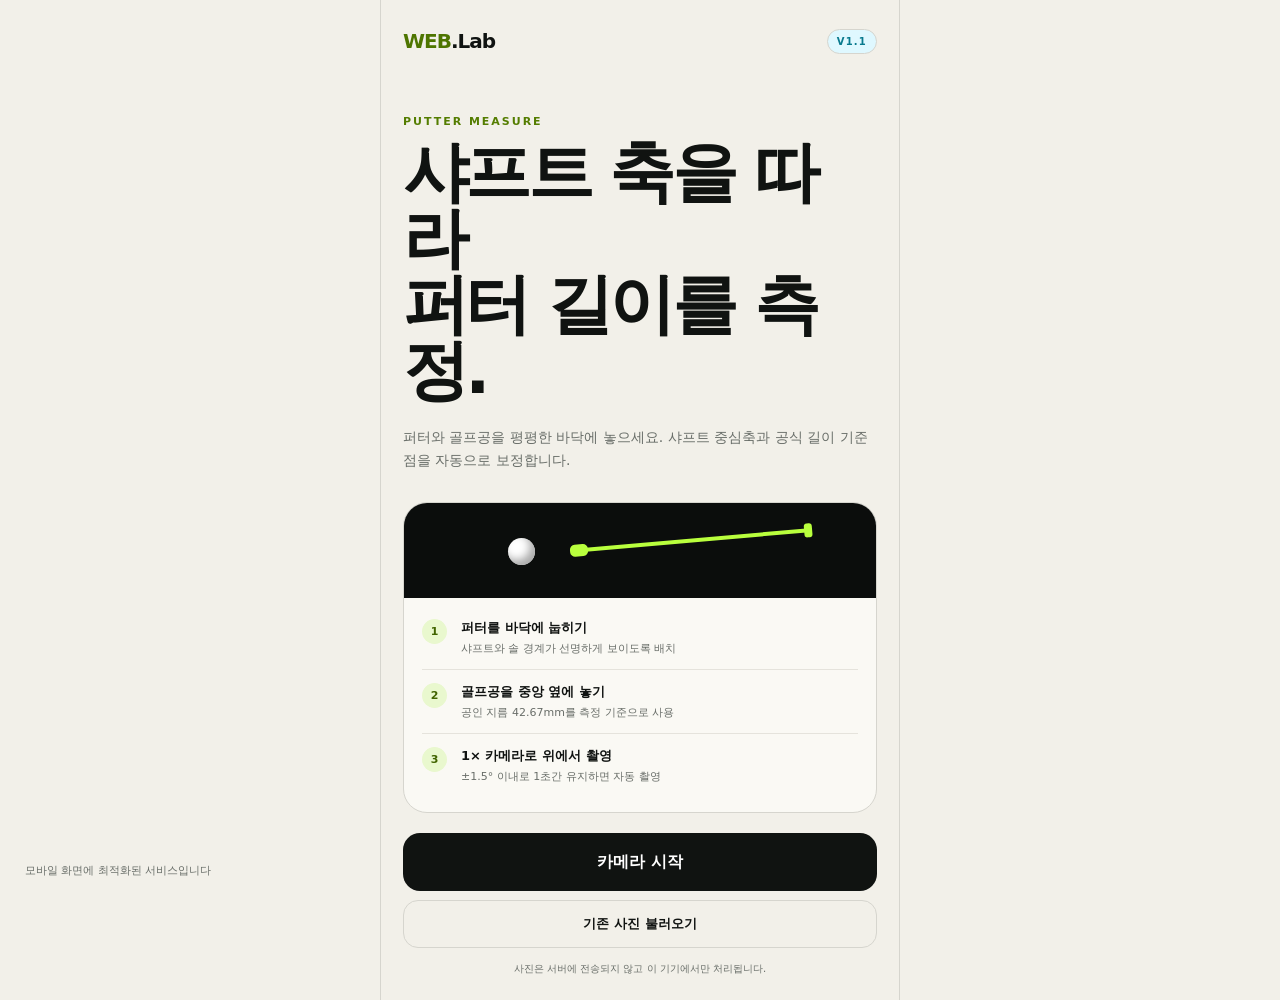
==== v1-1/index.html @ 6310e558 "Add V1.1 shaft-axis putter measurement" ====
<!doctype html>
<html lang="ko">
<head>
  <meta charset="UTF-8">
  <meta name="viewport" content="width=device-width,initial-scale=1,viewport-fit=cover,user-scalable=no">
  <meta name="theme-color" content="#0b0d0c">
  <meta name="description" content="골프공을 기준으로 퍼터 길이를 측정하는 모바일 웹앱">
  <title>WEB.Lab V1.1 — Axis Putter Measure</title>
  <link rel="stylesheet" href="style.css?v=20260813-3">
  <link rel="stylesheet" href="measure-large.css?v=3">
  <style>.ball-confirm{margin-top:12px;padding:14px;border:1px solid #a7c66a;border-radius:16px;background:#effbd9}.ball-confirm>span{display:block;margin-bottom:8px;font-size:12px;font-weight:750}.size-control{display:grid!important;grid-template-columns:auto 1fr auto!important;align-items:center;gap:8px!important;margin-bottom:12px}.size-control label,.size-control output{font-size:11px;font-weight:800}.size-control input{width:100%;accent-color:#456d00}.ball-confirm>.confirm-actions{display:grid;grid-template-columns:repeat(2,1fr);gap:6px}.ball-confirm .compact{min-height:40px;margin:0;padding:0 7px;border-radius:11px;font-size:11px}.ball-confirm .primary{background:#456d00}</style>
  <style>.file-picker{position:relative;overflow:hidden}.file-picker input{display:block!important;position:absolute;inset:0;width:100%;height:100%;margin:0;opacity:0;cursor:pointer;font-size:100px}.diagnostic-result{margin-top:12px;padding:16px;border-radius:16px;background:#e9f8ce;color:#294600}.diagnostic-result div{display:flex;justify-content:space-between;gap:15px;padding:5px 0;font-size:12px}.diagnostic-result b{font-variant-numeric:tabular-nums}.adjust-panel{margin-top:12px;padding:14px;border:1px solid #ffc2b3;border-radius:16px;background:#fff0eb}.adjust-panel b,.adjust-panel span{display:block}.adjust-panel b{font-size:13px}.adjust-panel span{margin-top:5px;color:#76584f;font-size:11px;line-height:1.45}.adjust-panel .primary{margin-top:12px;min-height:48px;background:#e94f2a}.adjust-panel .primary:disabled{opacity:.48;cursor:not-allowed}.canvas-wrap.adjusting{box-shadow:0 0 0 3px #ff633f}.canvas-wrap.adjusting canvas{cursor:grab}.canvas-wrap.adjusting canvas:active{cursor:grabbing}</style>
  <style>.tap-hint[hidden]{display:none!important}</style>
  <style>.axis-status{margin-top:10px;padding:12px 14px;border:1px solid #b9eaf2;border-radius:14px;background:#eafcff;color:#16434b;font-size:11px;line-height:1.5}.axis-status b{display:block;margin-bottom:3px;font-size:12px}.badge.v11{background:#dff8ff;color:#087a8e}</style>
</head>
<body>
  <main>
    <section id="homeScreen" class="screen home active">
      <header><div class="brand"><b>WEB</b>.Lab</div><span class="badge v11">V1.1</span></header>
      <div class="hero-copy">
        <p class="eyebrow">PUTTER MEASURE</p>
        <h1>샤프트 축을 따라<br>퍼터 길이를 측정.</h1>
        <p>퍼터와 골프공을 평평한 바닥에 놓으세요. 샤프트 중심축과 공식 길이 기준점을 자동으로 보정합니다.</p>
      </div>
      <div class="setup-card">
        <div class="setup-visual" aria-hidden="true"><span class="ball"></span><span class="putter"></span></div>
        <ol>
          <li><b>퍼터를 바닥에 눕히기</b><span>샤프트와 솔 경계가 선명하게 보이도록 배치</span></li>
          <li><b>골프공을 중앙 옆에 놓기</b><span>공인 지름 42.67mm를 측정 기준으로 사용</span></li>
          <li><b>1× 카메라로 위에서 촬영</b><span>±1.5° 이내로 1초간 유지하면 자동 촬영</span></li>
        </ol>
      </div>
      <button id="startButton" class="primary">카메라 시작</button>
      <label class="secondary file-picker" for="fileInput">기존 사진 불러오기<input id="fileInput" type="file" accept="image/*" aria-label="기존 사진 선택"></label>
      <p class="privacy">사진은 서버에 전송되지 않고 이 기기에서만 처리됩니다.</p>
    </section>

    <section id="cameraScreen" class="screen camera-screen">
      <video id="camera" playsinline muted></video>
      <div class="camera-shade"></div>
      <div class="camera-top"><button id="closeCamera" aria-label="카메라 닫기">×</button><span><b>퍼터 전체와 골프공을</b><br>촬영 테두리 안에 모두 넣어주세요</span></div>
      <div class="frame"><em>이 테두리 안쪽만 촬영됩니다</em><span></span><span></span><span></span><span></span></div>
      <div class="level-wrap">
        <div id="level" class="level"><i></i><b></b></div>
        <strong id="levelTitle">센서 준비 중</strong>
        <span id="levelDetail">휴대폰을 바닥과 평행하게 맞춰주세요</span>
      </div>
      <div id="countdown" class="countdown" aria-live="assertive"></div>
    </section>

    <section id="measureScreen" class="screen measure-screen">
      <header><button id="retakeButton" class="back">‹ 다시 촬영</button><div class="brand"><b>WEB</b>.Lab <small>V1.1</small></div></header>
        <div class="measure-copy"><p class="eyebrow">CALIBRATION</p><h2 id="stepTitle">골프공을 터치하세요</h2><p id="stepHelp">터치점을 중심으로 원형 영역을 만들고 그 안에서 자동으로 찾습니다.</p></div>
        <div id="canvasWrap" class="canvas-wrap"><canvas id="photoCanvas"></canvas><div id="tapHint" class="tap-hint">1</div></div>
        <div id="ballConfirm" class="ball-confirm" hidden><span>초록색 원을 골프공 테두리에 맞춰주세요.</span><div class="size-control"><label for="ballSize">크기</label><input id="ballSize" type="range" min="70" max="130" value="100" step="1"><output id="ballSizeValue">100%</output></div><div class="confirm-actions"><button id="confirmBall" class="primary compact">맞아요</button><button id="retryBall" class="secondary button compact">다시 선택</button></div></div>
        <div id="adjustPanel" class="adjust-panel" hidden><b>공식 기준점 주변을 선택하세요</b><span>그립 상단과 샤프트 축 연장선이 만나는 솔 주변을 차례로 선택하세요.</span><div id="axisStatus" class="axis-status" hidden><b>샤프트 중심축 자동 보정</b><span>청록색 중심선과 주황색 기준점을 확인하세요.</span></div><button id="confirmPutter" class="primary" disabled>두 점을 선택하면 측정할 수 있습니다</button></div>
      <div class="progress"><i id="progressBar"></i></div>
    </section>

    <section id="resultScreen" class="screen result-screen">
      <header><div class="brand"><b>WEB</b>.Lab</div><span class="badge">RESULT</span></header>
      <p class="eyebrow">MEASURED LENGTH</p>
      <h2>측정 결과</h2>
      <div class="result-card"><span>그립 상단부터 샤프트 축을 따라 솔까지</span><strong id="resultCm">—</strong><em>cm</em><div><b id="resultIn">—</b> inch</div></div>
      <div class="diagnostic-result"><div><span>공 검출 지름</span><b id="ballPixelDiameter">—</b></div><div><span>샤프트 축 기준 거리</span><b id="putterPixelLength">—</b></div></div>
      <div class="accuracy"><b>골프공 기준 비율 측정</b><p>골프공의 실제 지름 42.67mm와 이미지 속 픽셀 비율을 사용해 퍼터 길이를 계산합니다.</p></div>
      <button id="newMeasure" class="primary">다시 측정하기</button>
    </section>
  </main>
  <canvas id="captureCanvas" hidden></canvas>
  <script src="app.v11.js?v=1"></script>
</body>
</html>
---- v1-1/style.css ----
:root{--bg:#f2f0e9;--ink:#101311;--muted:#696e69;--line:#d6d5ce;--green:#b9ff3d;--dark:#0b0d0c;--red:#ff5d55}*{box-sizing:border-box}html,body{margin:0;min-height:100%;background:var(--bg);color:var(--ink);font-family:Inter,Pretendard,"Noto Sans KR",system-ui,sans-serif}button,input{font:inherit}button{cursor:pointer}.screen{display:none;min-height:100dvh;width:min(100%,520px);margin:auto;padding:calc(22px + env(safe-area-inset-top)) 22px calc(24px + env(safe-area-inset-bottom))}.screen.active{display:flex;flex-direction:column}header{display:flex;align-items:center;justify-content:space-between;height:38px}.brand{font-size:20px;font-weight:900;letter-spacing:-1px}.brand b{color:#4e7500}.badge{border:1px solid var(--line);border-radius:99px;padding:6px 9px;font-size:10px;font-weight:800;letter-spacing:.12em}.hero-copy{padding:55px 0 30px}.eyebrow{margin:0 0 12px;color:#547d00;font-size:11px;font-weight:900;letter-spacing:.18em}.hero-copy h1,.measure-copy h2,.result-screen h2{margin:0;letter-spacing:-.055em;line-height:1}.hero-copy h1{font-size:clamp(42px,12vw,66px)}.hero-copy>p:last-child{margin:22px 0 0;color:var(--muted);line-height:1.65;font-size:14px}.setup-card{border:1px solid var(--line);border-radius:24px;background:#faf9f4;overflow:hidden}.setup-visual{position:relative;height:95px;background:var(--dark)}.ball{position:absolute;left:22%;top:35px;width:27px;height:27px;border-radius:50%;background:white;box-shadow:inset -5px -5px 8px #aaa}.putter{position:absolute;left:38%;top:45px;width:48%;height:4px;background:var(--green);transform:rotate(-5deg);transform-origin:left}.putter:before{content:"";position:absolute;left:-13px;top:-4px;width:18px;height:12px;border-radius:5px;background:var(--green)}.putter:after{content:"";position:absolute;right:-3px;top:-5px;width:8px;height:14px;border-radius:3px;background:var(--green)}ol{list-style:none;margin:0;padding:8px 18px 15px;counter-reset:steps}li{position:relative;padding:13px 0 13px 39px;border-bottom:1px solid #e5e3dc;counter-increment:steps}li:last-child{border:0}li:before{content:counter(steps);position:absolute;left:0;top:13px;width:25px;height:25px;border-radius:50%;display:grid;place-items:center;background:#e9f8ce;color:#416400;font-size:11px;font-weight:900}li b,li span{display:block}li b{font-size:13px}li span{margin-top:4px;color:var(--muted);font-size:11px}.primary{width:100%;min-height:58px;margin-top:20px;border:0;border-radius:17px;background:var(--ink);color:white;font-weight:850}.secondary{display:grid;place-items:center;width:100%;min-height:48px;margin-top:9px;border:1px solid var(--line);border-radius:15px;background:transparent;font-size:13px;font-weight:750}.secondary input{display:none}.privacy{text-align:center;color:var(--muted);font-size:10px;margin:14px 0 0}.camera-screen{position:relative;padding:0;overflow:hidden;background:#000;color:white;max-width:none}.camera-screen video{width:100%;height:100dvh;object-fit:cover}.camera-shade{position:absolute;inset:0;background:linear-gradient(#0008,transparent 25%,transparent 70%,#000b);pointer-events:none}.camera-top{position:absolute;top:calc(16px + env(safe-area-inset-top));left:16px;right:16px;display:flex;align-items:center;gap:12px;font-size:12px}.camera-top button{width:42px;height:42px;border:0;border-radius:50%;background:#0008;color:white;font-size:28px}.frame{position:absolute;inset:17% 7% 27%;border:1px dashed #fff8;border-radius:22px}.frame span{position:absolute;width:28px;height:28px;border-color:var(--green)}.frame span:nth-child(1){top:-1px;left:-1px;border-top:3px solid;border-left:3px solid;border-radius:8px 0}.frame span:nth-child(2){top:-1px;right:-1px;border-top:3px solid;border-right:3px solid;border-radius:0 8px}.frame span:nth-child(3){bottom:-1px;left:-1px;border-bottom:3px solid;border-left:3px solid;border-radius:0 0 0 8px}.frame span:nth-child(4){bottom:-1px;right:-1px;border-bottom:3px solid;border-right:3px solid;border-radius:0 0 8px}.level-wrap{position:absolute;left:0;right:0;bottom:150px;text-align:center}.level{position:relative;width:82px;height:82px;margin:auto;border:1px solid #fff8;border-radius:50%;background:#0004}.level:before,.level:after{content:"";position:absolute;background:#fff4}.level:before{left:10px;right:10px;top:50%;height:1px}.level:after{top:10px;bottom:10px;left:50%;width:1px}.level i{position:absolute;left:50%;top:50%;width:22px;height:22px;margin:-11px;border:2px solid white;border-radius:50%;transition:transform .08s}.level b{position:absolute;inset:30px;border-radius:50%;background:var(--red);transition:background .2s}.level.ok b{background:var(--green)}.level-wrap strong,.level-wrap span{display:block}.level-wrap strong{margin-top:10px;font-size:15px}.level-wrap span{margin-top:4px;color:#fffb;font-size:11px}.camera-actions{position:absolute;bottom:calc(22px + env(safe-area-inset-bottom));left:0;right:0;text-align:center}.shutter{width:66px;height:66px;padding:5px;border:2px solid white;border-radius:50%;background:transparent}.shutter i{display:block;width:100%;height:100%;border-radius:50%;background:white}.camera-actions span{display:block;margin-top:5px;font-size:10px;color:#fffb}.countdown{position:absolute;inset:0;display:grid;place-items:center;pointer-events:none;font-size:110px;font-weight:900;text-shadow:0 3px 20px #000}.measure-screen header .back{border:0;background:none;padding:0;color:var(--ink);font-weight:750}.measure-copy{padding:45px 0 18px}.measure-copy h2,.result-screen h2{font-size:30px}.measure-copy>p:last-child{margin:11px 0 0;color:var(--muted);font-size:13px}.canvas-wrap{position:relative;display:grid;place-items:center;min-height:48dvh;border-radius:20px;overflow:hidden;background:#181a18;touch-action:none}.canvas-wrap canvas{display:block;max-width:100%;max-height:55dvh}.tap-hint{position:absolute;left:12px;bottom:12px;width:31px;height:31px;border-radius:50%;display:grid;place-items:center;background:var(--green);font-size:12px;font-weight:900}.progress{height:4px;margin-top:16px;border-radius:4px;background:var(--line);overflow:hidden}.progress i{display:block;width:0;height:100%;background:#628f00;transition:width .2s}.measure-actions{display:flex;gap:8px}.measure-actions .button{margin-top:12px;min-height:44px}.result-screen{justify-content:flex-start}.result-screen>.eyebrow{margin-top:65px}.result-screen h2{margin-bottom:28px}.result-card{padding:28px;border-radius:24px;background:var(--dark);color:white}.result-card>span{display:block;color:#fff9;font-size:12px}.result-card>strong{display:inline-block;margin-top:22px;font-size:72px;line-height:.9;letter-spacing:-.07em}.result-card>em{margin-left:8px;color:var(--green);font-size:18px;font-style:normal;font-weight:900}.result-card>div{margin-top:20px;padding-top:16px;border-top:1px solid #fff3;color:#fff9}.result-card>div b{color:white}.accuracy{margin-top:15px;padding:18px;border:1px solid var(--line);border-radius:18px}.accuracy b{font-size:12px}.accuracy p{margin:7px 0 0;color:var(--muted);font-size:11px;line-height:1.55}.result-screen .primary{margin-top:auto}@media(min-width:700px){body:before{content:"모바일 화면에 최적화된 서비스입니다";position:fixed;left:25px;bottom:22px;color:var(--muted);font-size:11px}.screen{border-left:1px solid var(--line);border-right:1px solid var(--line)}}
---- v1-1/measure-large.css ----
.measure-screen {
  width: min(100%, 760px);
  padding-left: 12px;
  padding-right: 12px;
}

.measure-copy {
  padding: 22px 4px 12px;
}

.measure-copy > p:last-child {
  margin-top: 8px;
}

.canvas-wrap {
  min-height: 0;
}

.canvas-wrap canvas {
  max-height: 72dvh;
}

.tap-hint {
  width: 38px;
  height: 38px;
  font-size: 14px;
}

.camera-top span {
  line-height: 1.35;
}

.camera-top span b {
  color: var(--green);
  font-size: 14px;
}

.frame > em {
  position: absolute;
  top: 10px;
  left: 50%;
  padding: 6px 10px;
  border-radius: 99px;
  background: rgba(0, 0, 0, .62);
  color: white;
  font-size: 10px;
  font-style: normal;
  font-weight: 800;
  white-space: nowrap;
  transform: translateX(-50%);
}

.camera-screen .level-wrap {
  bottom: calc(24px + env(safe-area-inset-bottom));
  padding: 14px 18px;
}
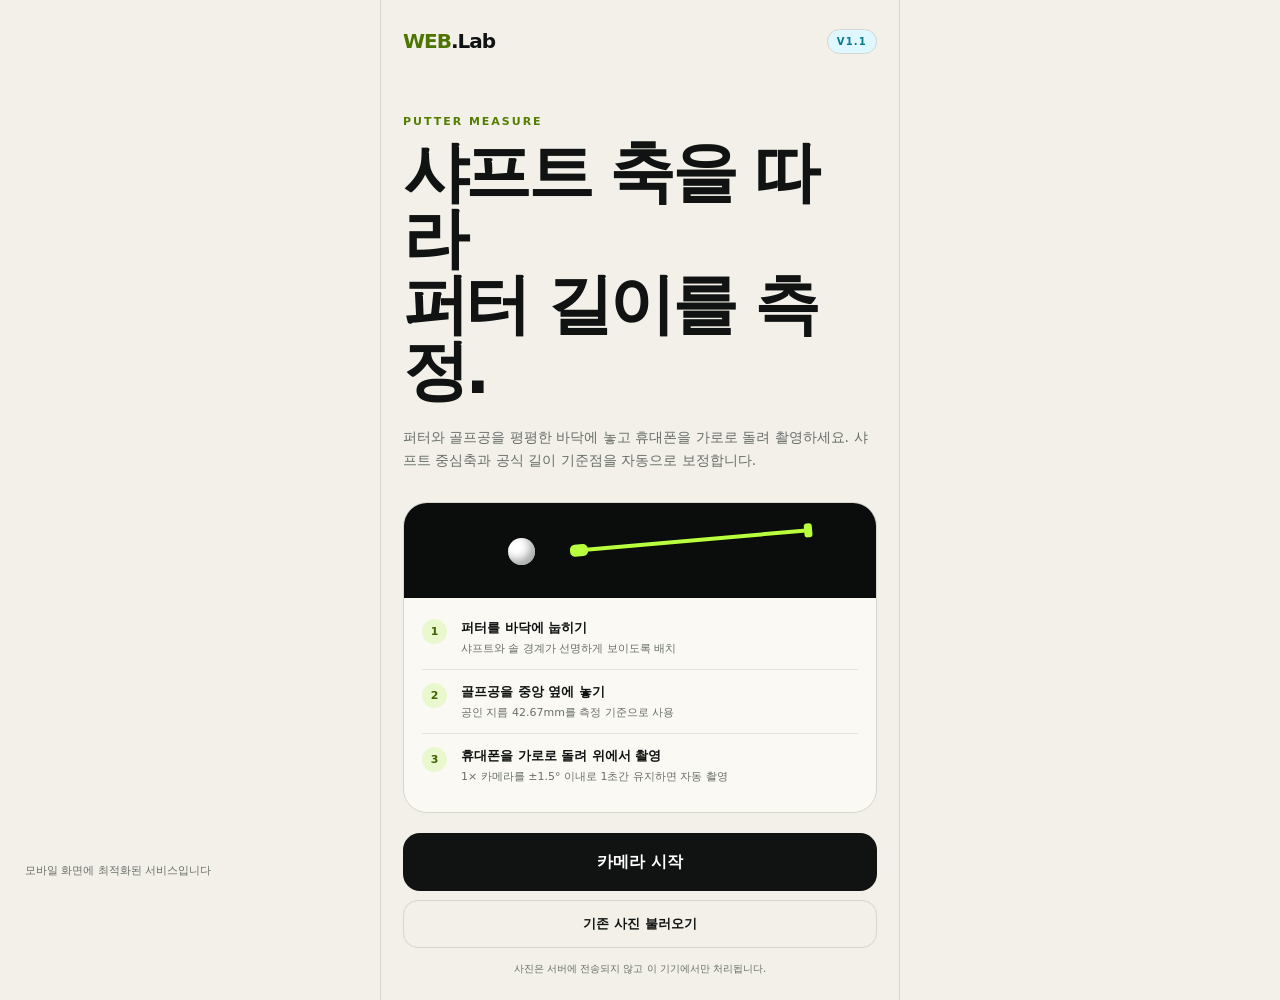
==== commit ede91907: "Improve V1.1 automatic endpoint detection" ====
--- a/v1-1/index.html
+++ b/v1-1/index.html
@@ -20,14 +20,14 @@
       <div class="hero-copy">
         <p class="eyebrow">PUTTER MEASURE</p>
         <h1>샤프트 축을 따라<br>퍼터 길이를 측정.</h1>
-        <p>퍼터와 골프공을 평평한 바닥에 놓으세요. 샤프트 중심축과 공식 길이 기준점을 자동으로 보정합니다.</p>
+        <p>퍼터와 골프공을 평평한 바닥에 놓고 휴대폰을 가로로 돌려 촬영하세요. 샤프트 중심축과 공식 길이 기준점을 자동으로 보정합니다.</p>
       </div>
       <div class="setup-card">
         <div class="setup-visual" aria-hidden="true"><span class="ball"></span><span class="putter"></span></div>
         <ol>
           <li><b>퍼터를 바닥에 눕히기</b><span>샤프트와 솔 경계가 선명하게 보이도록 배치</span></li>
           <li><b>골프공을 중앙 옆에 놓기</b><span>공인 지름 42.67mm를 측정 기준으로 사용</span></li>
-          <li><b>1× 카메라로 위에서 촬영</b><span>±1.5° 이내로 1초간 유지하면 자동 촬영</span></li>
+          <li><b>휴대폰을 가로로 돌려 위에서 촬영</b><span>1× 카메라를 ±1.5° 이내로 1초간 유지하면 자동 촬영</span></li>
         </ol>
       </div>
       <button id="startButton" class="primary">카메라 시작</button>
@@ -38,7 +38,7 @@
     <section id="cameraScreen" class="screen camera-screen">
       <video id="camera" playsinline muted></video>
       <div class="camera-shade"></div>
-      <div class="camera-top"><button id="closeCamera" aria-label="카메라 닫기">×</button><span><b>퍼터 전체와 골프공을</b><br>촬영 테두리 안에 모두 넣어주세요</span></div>
+      <div class="camera-top"><button id="closeCamera" aria-label="카메라 닫기">×</button><span><b>휴대폰을 가로로 놓고</b><br>퍼터 전체와 골프공을 테두리 안에 넣어주세요</span></div>
       <div class="frame"><em>이 테두리 안쪽만 촬영됩니다</em><span></span><span></span><span></span><span></span></div>
       <div class="level-wrap">
         <div id="level" class="level"><i></i><b></b></div>
@@ -52,8 +52,8 @@
       <header><button id="retakeButton" class="back">‹ 다시 촬영</button><div class="brand"><b>WEB</b>.Lab <small>V1.1</small></div></header>
         <div class="measure-copy"><p class="eyebrow">CALIBRATION</p><h2 id="stepTitle">골프공을 터치하세요</h2><p id="stepHelp">터치점을 중심으로 원형 영역을 만들고 그 안에서 자동으로 찾습니다.</p></div>
         <div id="canvasWrap" class="canvas-wrap"><canvas id="photoCanvas"></canvas><div id="tapHint" class="tap-hint">1</div></div>
-        <div id="ballConfirm" class="ball-confirm" hidden><span>초록색 원을 골프공 테두리에 맞춰주세요.</span><div class="size-control"><label for="ballSize">크기</label><input id="ballSize" type="range" min="70" max="130" value="100" step="1"><output id="ballSizeValue">100%</output></div><div class="confirm-actions"><button id="confirmBall" class="primary compact">맞아요</button><button id="retryBall" class="secondary button compact">다시 선택</button></div></div>
-        <div id="adjustPanel" class="adjust-panel" hidden><b>공식 기준점 주변을 선택하세요</b><span>그립 상단과 샤프트 축 연장선이 만나는 솔 주변을 차례로 선택하세요.</span><div id="axisStatus" class="axis-status" hidden><b>샤프트 중심축 자동 보정</b><span>청록색 중심선과 주황색 기준점을 확인하세요.</span></div><button id="confirmPutter" class="primary" disabled>두 점을 선택하면 측정할 수 있습니다</button></div>
+        <div id="ballConfirm" class="ball-confirm" hidden><span>초록색 원을 골프공 테두리에 맞춰주세요. 촬영 당시 가로축에 해당하는 이미지의 위아래 지름을 사용합니다.</span><div class="size-control"><label for="ballSize">크기</label><input id="ballSize" type="range" min="70" max="130" value="100" step="1"><output id="ballSizeValue">100%</output></div><div class="confirm-actions"><button id="confirmBall" class="primary compact">맞아요</button><button id="retryBall" class="secondary button compact">다시 선택</button></div></div>
+        <div id="adjustPanel" class="adjust-panel" hidden><b>공식 기준점 주변을 선택하세요</b><span>그립 상단과 샤프트 축 연장선이 만나는 솔 주변을 차례로 선택하세요.</span><div id="axisStatus" class="axis-status" hidden><b>샤프트 중심축 고정</b><span>1·2번 포인트는 청록색 중심축 위에서만 이동하며 길이만 조절됩니다.</span></div><button id="confirmPutter" class="primary" disabled>두 점을 선택하면 측정할 수 있습니다</button></div>
       <div class="progress"><i id="progressBar"></i></div>
     </section>
 
@@ -62,12 +62,12 @@
       <p class="eyebrow">MEASURED LENGTH</p>
       <h2>측정 결과</h2>
       <div class="result-card"><span>그립 상단부터 샤프트 축을 따라 솔까지</span><strong id="resultCm">—</strong><em>cm</em><div><b id="resultIn">—</b> inch</div></div>
-      <div class="diagnostic-result"><div><span>공 검출 지름</span><b id="ballPixelDiameter">—</b></div><div><span>샤프트 축 기준 거리</span><b id="putterPixelLength">—</b></div></div>
+      <div class="diagnostic-result"><div><span>공 촬영 가로축 지름</span><b id="ballPixelDiameter">—</b></div><div><span>샤프트 축 기준 거리</span><b id="putterPixelLength">—</b></div></div>
       <div class="accuracy"><b>골프공 기준 비율 측정</b><p>골프공의 실제 지름 42.67mm와 이미지 속 픽셀 비율을 사용해 퍼터 길이를 계산합니다.</p></div>
       <button id="newMeasure" class="primary">다시 측정하기</button>
     </section>
   </main>
   <canvas id="captureCanvas" hidden></canvas>
-  <script src="app.v11.js?v=1"></script>
+  <script src="app.v11.js?v=9"></script>
 </body>
 </html>
--- a/v1-1/measure-large.css
+++ b/v1-1/measure-large.css
@@ -54,3 +54,14 @@
   bottom: calc(24px + env(safe-area-inset-bottom));
   padding: 14px 18px;
 }
+
+@media (orientation: landscape) {
+  .camera-screen .frame { inset: 15% 6% 24%; }
+  .camera-screen .camera-top { top: calc(8px + env(safe-area-inset-top)); }
+  .camera-screen .level-wrap { bottom: calc(8px + env(safe-area-inset-bottom)); padding: 5px 18px; }
+  .camera-screen .level { width: 62px; height: 62px; }
+  .camera-screen .level b { inset: 22px; }
+  .camera-screen .level:before { left: 8px; right: 8px; }
+  .camera-screen .level:after { top: 8px; bottom: 8px; }
+  .camera-screen .level-wrap strong { margin-top: 5px; }
+}
